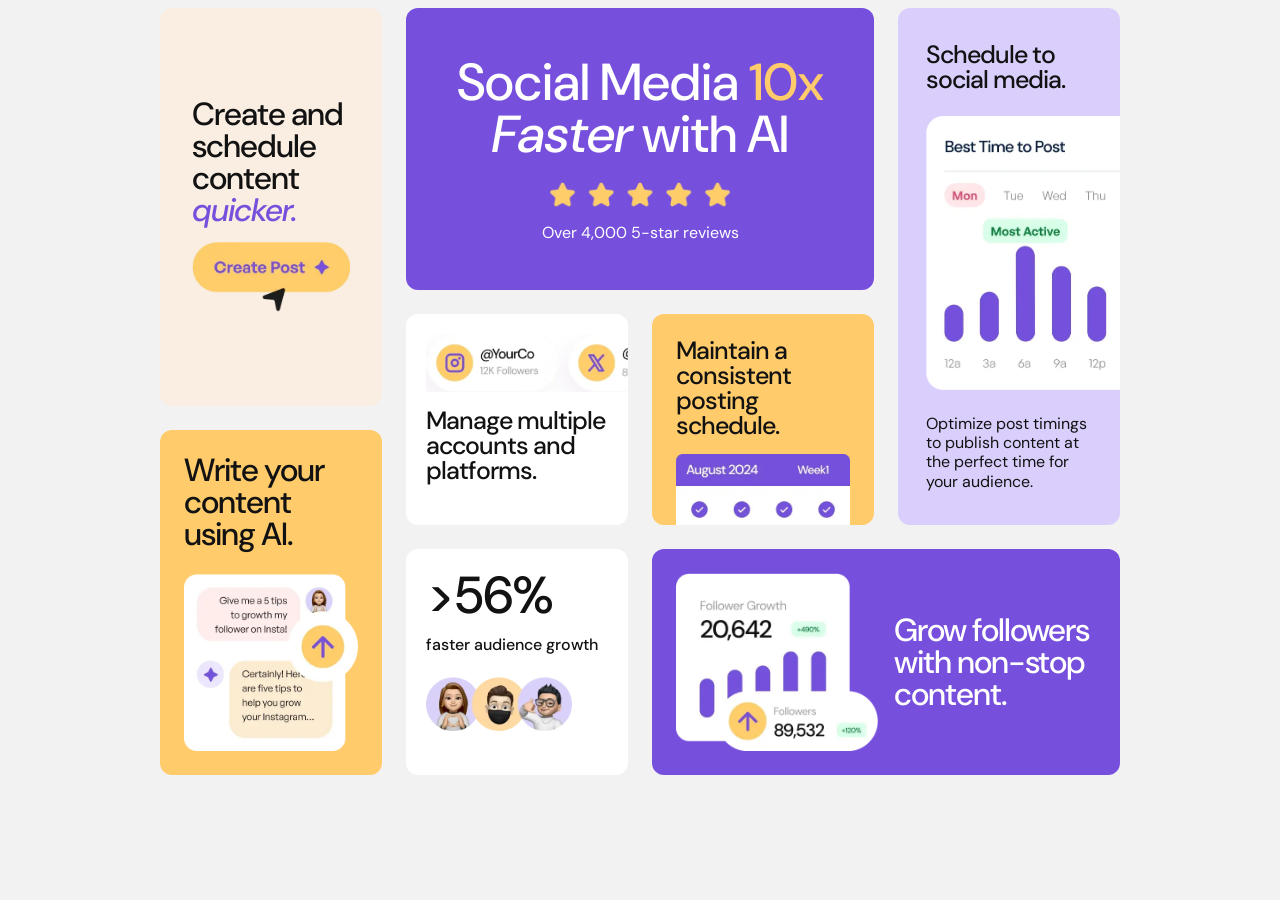
==== bento-grid-main/index.html @ 3a6e1b07 "initial commit" ====
<!DOCTYPE html>
<html lang="en">
<head>
  <meta charset="UTF-8">
  <meta name="viewport" content="width=device-width, initial-scale=1.0"> <!-- displays site properly based on user's device -->

  <link rel="icon" type="image/png" sizes="32x32" href="./assets/images/favicon-32x32.png">
  
  <title>Frontend Mentor | Bento grid</title>

  <link rel="stylesheet" href="./styles.css">
</head>
<body>
  <main class="grid_wrapper">
    <article>
      <h1>Social Media <span>10x</span> <i>Faster</i> with AI</h1>
      <img src="./assets/images/illustration-five-stars.webp" alt="Yellow Filled Five Star Icons Set">
      <p>Over 4,000 5-star reviews</p>
    </article>
    <article>
      <h2>Manage multiple accounts and platforms.</h2>
      <img src="./assets/images/illustration-multiple-platforms.webp" alt="Manage Multiple Account Illustration">
    </article>
    <article>
      <h2>Maintain a consistent posting schedule.</h2>
      <img src="./assets/images/illustration-consistent-schedule.webp" alt="Consistent Posting Schedule Illustration">
    </article>
    <article>
      <h2>Schedule to social media.</h2>
      <img src="./assets/images/illustration-schedule-posts.webp" alt="Social Media Schedule Post Illustration">
      <p>Optimize post timings to publish content at the perfect time for your audience.</p>
    </article>
    <article>
      <h2>Grow followers with non-stop content.</h2>
      <img src="./assets/images/illustration-grow-followers.webp" alt="Grow Followers Illustration">
    </article>
    <article>
      <h2>>56%<span> faster audience growth</span></h2>
      <img src="./assets/images/illustration-audience-growth.webp" alt="Faster Audience Growth Illustration">
    </article>
    <article>
      <h2>Create and schedule content <span>quicker.</span></h2>
      <img src="./assets/images/illustration-create-post.webp" alt="Create Post Illustration">
    </article>
    <article>
      <h2>Write your content using AI.</h2>
      <img src="./assets/images/illustration-ai-content.webp" alt="AI Content Illustration">
    </article>
  </main>
</body>
</html>
---- bento-grid-main/styles.css ----
@font-face {
    font-style: normal;
    font-display: swap;
    font-weight: 400 500;
    font-family: 'DM Sans';
    src: url(./assets/fonts/DMSans-VariableFont_opsz\,wght.ttf) format('truetype');
}

@font-face {
    font-style: italic;
    font-display: swap;
    font-weight: 400 500;
    font-family: 'DM Sans';
    src: url(./assets/fonts/DMSans-Italic-VariableFont_opsz\,wght.ttf) format('truetype');
}

:root {
    --fs-lg: 2rem;
    --fs-xl: 2.75rem;
    --fs-md: 1.563rem;
    --fs-regular: 1.125rem;
    --dark: hsl(0, 0%, 7%);
    --white: hsl(0, 0%, 100%);
    --off-white: hsl(0, 0%, 95%);
    --primary: hsl(256, 67%, 59%);
    --secondary: hsl(39, 100%, 71%);
    --primary-light: hsl(254, 88%, 90%);
    --secondary-light: hsl(31, 66%, 93%);
}

@layer reset {

    *,
    *::before,
    *::after {
        box-sizing: border-box;
    }

    h1,
    h2,
    p {
        margin: 0;
    }

    h1,
    h2 {
        font-weight: 500;
    }

    img {
        display: block;
        max-width: 100%;
    }
}

@layer base {
    html {
        line-height: 1.2;
        font-family: 'DM Sans', sans-serif;
    }

    body {
        color: var(--black);
        font-size: var(--fs-regular);
        background-color: var(--off-white);

        @media (width > 90rem) {
            display: flex;
            align-items: center;
            justify-content: center;
            height: calc(100vh - 1rem);
        }
    }

    h1,
    h2 {
        line-height: 0.85;
        color: var(--head-text-color, inherit);
        text-wrap: var(--head-text-wrap, balance);
        letter-spacing: var(--head-letter-space, -1px);
        font-size: var(--head-font-size, var(--fs-md));

        span {
            display: var(--head-span-display, inline);
            color: var(--head-span-text-color, inherit);
            font-size: var(--head-span-font-size, inherit);
            font-style: var(--head-span-font-style, normal);
        }

        @media (width > 30rem) {
            line-height: 1;
        }
    }
}

@layer layout {
    .grid_wrapper {
        gap: 24px;
        display: grid;
        border-radius: 16px;
        margin-block: 3rem;
        margin-inline: auto;
        max-inline-size: min(60rem, 95%);

        @media (width > 30rem) {
            margin-block: 0;
            grid-template-columns: repeat(4, 1fr);
            grid-template-areas: "seventh first first fourth" "seventh second third fourth" "last second third fourth" "last sixth fifth fifth";
        }
    }

    article {
        display: grid;
        overflow: clip;
        gap: var(--article-grid-gap, 1rem);
        padding: var(--article-padding, 1.5rem);
        text-align: var(--article-hor-align, start);
        align-items: var(--article-ver-align, start);
        align-content: var(--article-ver-align, start);
        justify-items: var(--article-hor-align, start);
        justify-content: var(--article-hor-align, start);
        color: var(--article-text-color, var(--dark));
        border-radius: var(--article-border-radius, 0.75rem);
        background-color: var(--article-background-color, var(--white));
    }

    article img {
        width: var(--article-img-width, 100%);
        order: var(--article-img-order, inherit);
        max-width: var(--article-img-width, 100%);
    }

    article:first-child {
        grid-area: first;
        --head-letter-space: 0;
        --article-img-width: 75%;
        --article-padding: 2.5rem;
        --article-grid-gap: 0.75rem;
        --article-hor-align: center;
        --head-font-size: var(--fs-xl);
        --article-text-color: var(--white);
        --head-span-text-color: var(--secondary);
        --article-background-color: var(--primary);

        h1 {
            margin-block-end: 0.5rem;
        }

        @media (width > 30rem) {
            --article-padding: 3rem;
            --article-img-width: 50%;
        }
    }

    article:nth-child(2) {
        grid-area: second;
        --head-text-wrap: wrap;
        --article-img-order: -1;
        --article-padding: 1rem;
        --head-font-size: var(--fs-md);
        --article-text-color: var(--dark);

        @media (width > 30rem) {
            --article-padding: 1.25rem;
            --article-img-width: 150%;
        }
    }

    article:nth-child(3) {
        grid-area: third;
        --article-padding: 1rem;
        --article-img-width: 70%;
        --article-background-color: var(--secondary);

        img {
            margin-block-end: -12%;

            @media (width > 30rem) {
                margin-block-end: -50%;
            }
        }

        @media (width > 30rem) {
            --article-padding: inherit;
            --article-img-width: 100%;
        }
    }

    article:nth-child(4) {
        grid-area: fourth;
        padding-block: 2rem;
        text-wrap-style: pretty;
        --article-padding: 1rem;
        --article-grid-gap: 1.5rem;
        --article-hor-align: center;
        --article-background-color: var(--primary-light);

        @media (width > 40rem) {
            --article-img-width: 185%;
            --article-padding: 1.75rem;
            --article-ver-align: center;
            --article-hor-align: start;
        }
    }

    article:nth-child(5) {
        grid-area: fifth;
        padding-inline: 2.5rem;
        --head-text-wrap: wrap;
        --article-img-order: -1;
        --article-img-width: 90%;
        --article-hor-align: center;
        --head-font-size: var(--fs-lg);
        --article-text-color: var(--white);
        --article-background-color: var(--primary);

        @media (width > 40rem) {
            padding-inline: 1.5rem;
            --article-img-width: 100%;
            --article-hor-align: start;
            --article-ver-align: center;
            grid-template-columns: 1fr 1fr;
        }
    }

    article:nth-child(6) {
        grid-area: sixth;
        --head-letter-space: 0;
        --article-img-width: 60%;
        --article-grid-gap: 1.5rem;
        --head-span-display: block;
        --head-font-size: var(--fs-xl);
        --head-span-font-size: var(--fs-regular);

        span {
            margin-block-start: 1rem;
        }

        @media (width > 40rem) {
            --article-img-width: 80%;
            --article-padding: 1.25rem;
        }
    }

    article:nth-child(7) {
        grid-area: seventh;
        --article-img-width: 70%;
        --article-padding: 1.875rem;
        --head-font-size: var(--fs-lg);
        --head-span-font-style: italic;
        --head-span-text-color: var(--primary);
        --article-background-color: var(--secondary-light);

        @media (width > 40rem) {
            --article-padding: 2rem;
            --article-img-width: 100%;
            --article-ver-align: center;
        }
    }

    article:last-child {
        grid-area: last;
        --head-text-wrap: wrap;
        --article-img-width: 75%;
        --article-grid-gap: 1.5rem;
        --head-font-size: var(--fs-lg);
        --article-background-color: var(--secondary);

        @media (width > 40rem) {
            --article-img-width: 100%;
        }
    }
}

@media (width > 40rem) {
    :root {
        --fs-xl: 3.25rem;
        --fs-regular: 1rem;
    }
}
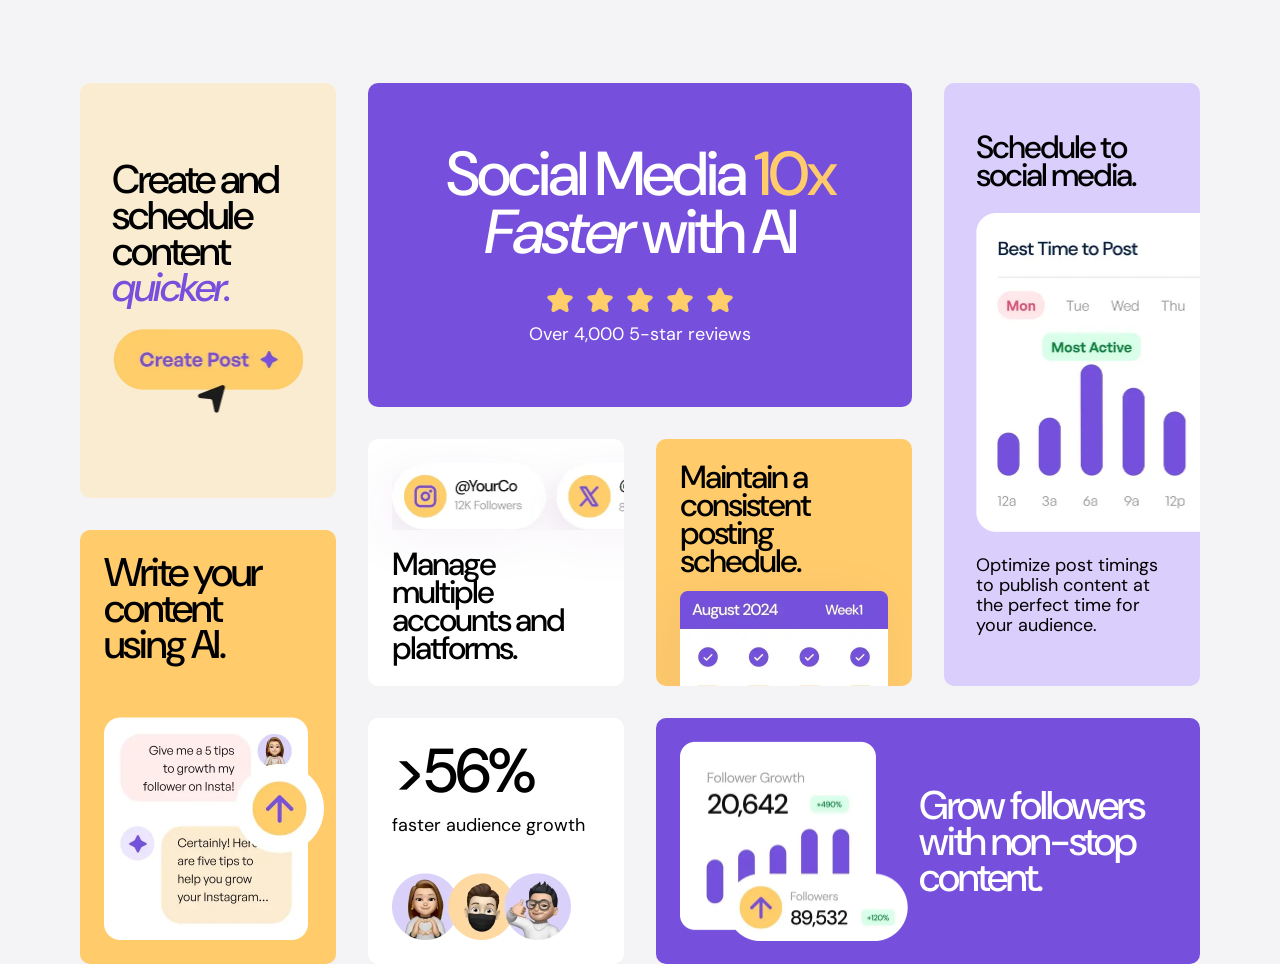
==== commit f06154fc: "initial commit" ====
--- a/bento-grid-main/index.html
+++ b/bento-grid-main/index.html
@@ -1,51 +1,93 @@
 <!DOCTYPE html>
 <html lang="en">
+
 <head>
-  <meta charset="UTF-8">
-  <meta name="viewport" content="width=device-width, initial-scale=1.0"> <!-- displays site properly based on user's device -->
+    <meta charset="UTF-8" />
+    <meta name="viewport" content="width=device-width, initial-scale=1.0" />
+    <title>Frontend Mentor |Bento Grid</title>
+<link rel="icon" type="image/png" sizes="32x32" href="./assets/images/favicon-32x32.png">
+    <link rel="preconnect" href="https://fonts.googleapis.com" />
+    <link rel="preconnect" href="https://fonts.gstatic.com" crossorigin />
+    <link
+        href="https://fonts.googleapis.com/css2?family=DM+Sans:ital,opsz,wght@0,9..40,100..1000;1,9..40,100..1000&family=Hanken+Grotesk:ital,wght@0,100..900;1,100..900&family=Inter:ital,opsz,wght@0,14..32,100..900;1,14..32,100..900&family=Outfit:wght@100..900&family=Rubik:ital,wght@0,300..900;1,300..900&display=swap"
+        rel="stylesheet" />
+    <link rel="stylesheet" href="styles.css" />
+</head>
 
-  <link rel="icon" type="image/png" sizes="32x32" href="./assets/images/favicon-32x32.png">
-  
-  <title>Frontend Mentor | Bento grid</title>
+<body>
+    <section class="main-grid">
+        <div class="left-grid">
+            <div class="grid-item content-schedule">
+                <p class="text-preset-2">
+                    Create and schedule content <em class="text-purple">quicker.</em>
+                </p>
 
-  <link rel="stylesheet" href="./styles.css">
-</head>
-<body>
-  <main class="grid_wrapper">
-    <article>
-      <h1>Social Media <span>10x</span> <i>Faster</i> with AI</h1>
-      <img src="./assets/images/illustration-five-stars.webp" alt="Yellow Filled Five Star Icons Set">
-      <p>Over 4,000 5-star reviews</p>
-    </article>
-    <article>
-      <h2>Manage multiple accounts and platforms.</h2>
-      <img src="./assets/images/illustration-multiple-platforms.webp" alt="Manage Multiple Account Illustration">
-    </article>
-    <article>
-      <h2>Maintain a consistent posting schedule.</h2>
-      <img src="./assets/images/illustration-consistent-schedule.webp" alt="Consistent Posting Schedule Illustration">
-    </article>
-    <article>
-      <h2>Schedule to social media.</h2>
-      <img src="./assets/images/illustration-schedule-posts.webp" alt="Social Media Schedule Post Illustration">
-      <p>Optimize post timings to publish content at the perfect time for your audience.</p>
-    </article>
-    <article>
-      <h2>Grow followers with non-stop content.</h2>
-      <img src="./assets/images/illustration-grow-followers.webp" alt="Grow Followers Illustration">
-    </article>
-    <article>
-      <h2>>56%<span> faster audience growth</span></h2>
-      <img src="./assets/images/illustration-audience-growth.webp" alt="Faster Audience Growth Illustration">
-    </article>
-    <article>
-      <h2>Create and schedule content <span>quicker.</span></h2>
-      <img src="./assets/images/illustration-create-post.webp" alt="Create Post Illustration">
-    </article>
-    <article>
-      <h2>Write your content using AI.</h2>
-      <img src="./assets/images/illustration-ai-content.webp" alt="AI Content Illustration">
-    </article>
-  </main>
+                <img src="./assets/images/illustration-create-post.webp" alt="Create Post Illustration" draggable="false" />
+            </div>
+
+            <div class="grid-item content-ai">
+                <p class="text-preset-2">
+                    Write your content<br />
+                    using AI.
+                </p>
+
+                <img src="./assets/images/illustration-ai-content.webp" alt="AI Content Illustration" draggable="false" />
+            </div>
+        </div>
+
+        <div class="grid-item content-reviews">
+            <h1 class="text-preset-1">
+                Social Media <span class="text-yellow">10x</span> <em>Faster</em> with
+                AI
+            </h1>
+
+            <div class="reviews-number">
+                <img src="./assets/images/illustration-five-stars.webp" alt="Five Stars Illustration" draggable="false" />
+                <p class="text-preset-4">Over 4,000 5-star reviews</p>
+            </div>
+        </div>
+
+        <div class="grid-item content-optimise">
+            <p class="text-preset-3">Schedule to social media.</p>
+
+            <img src="./assets/images/illustration-schedule-posts.webp" alt="Schedule Posts Illustration" draggable="false" />
+
+            <p class="text-preset-4">
+                Optimize post timings to publish content at the perfect time for your
+                audience.
+            </p>
+        </div>
+
+        <div class="grid-item content-accounts">
+            <img src="./assets/images/illustration-multiple-platforms.webp" alt="Multiple Platforms Illustration" draggable="false" />
+
+            <p class="text-preset-3">
+                Manage<br />
+                multiple accounts and platforms.
+            </p>
+        </div>
+
+        <div class="grid-item content-calendar">
+            <p class="text-preset-3">Maintain a consistent posting schedule.</p>
+
+            <img src="./assets/images/illustration-consistent-schedule.webp" alt="Consistent Schedule Illustration" draggable="false" />
+        </div>
+
+        <div class="grid-item content-growth">
+            <div class="growth-title">
+                <p class="text-preset-1">>56%</p>
+                <p class="text-preset-4">faster audience growth</p>
+            </div>
+
+            <img src="./assets/images/illustration-audience-growth.webp" alt="Audience Growth Illustration" draggable="false" />
+        </div>
+
+        <div class="grid-item content-chart">
+            <img src="./assets/images/illustration-grow-followers.webp" alt="Grow Followers Illustration" draggable="false" />
+
+            <p class="text-preset-2">Grow followers with non-stop content.</p>
+        </div>
+    </section>
 </body>
+
 </html>
--- a/bento-grid-main/styles.css
+++ b/bento-grid-main/styles.css
@@ -1,280 +1,424 @@
-@font-face {
-    font-style: normal;
-    font-display: swap;
-    font-weight: 400 500;
-    font-family: 'DM Sans';
-    src: url(./assets/fonts/DMSans-VariableFont_opsz\,wght.ttf) format('truetype');
-}
-
-@font-face {
-    font-style: italic;
-    font-display: swap;
-    font-weight: 400 500;
-    font-family: 'DM Sans';
-    src: url(./assets/fonts/DMSans-Italic-VariableFont_opsz\,wght.ttf) format('truetype');
+* {
+  margin: 0;
+  padding: 0;
+  box-sizing: border-box;
 }
 
 :root {
-    --fs-lg: 2rem;
-    --fs-xl: 2.75rem;
-    --fs-md: 1.563rem;
-    --fs-regular: 1.125rem;
-    --dark: hsl(0, 0%, 7%);
-    --white: hsl(0, 0%, 100%);
-    --off-white: hsl(0, 0%, 95%);
-    --primary: hsl(256, 67%, 59%);
-    --secondary: hsl(39, 100%, 71%);
-    --primary-light: hsl(254, 88%, 90%);
-    --secondary-light: hsl(31, 66%, 93%);
-}
-
-@layer reset {
-
-    *,
-    *::before,
-    *::after {
-        box-sizing: border-box;
-    }
-
-    h1,
-    h2,
-    p {
-        margin: 0;
-    }
-
-    h1,
-    h2 {
-        font-weight: 500;
-    }
-
-    img {
-        display: block;
-        max-width: 100%;
-    }
-}
-
-@layer base {
-    html {
-        line-height: 1.2;
-        font-family: 'DM Sans', sans-serif;
-    }
-
-    body {
-        color: var(--black);
-        font-size: var(--fs-regular);
-        background-color: var(--off-white);
-
-        @media (width > 90rem) {
-            display: flex;
-            align-items: center;
-            justify-content: center;
-            height: calc(100vh - 1rem);
-        }
-    }
-
-    h1,
-    h2 {
-        line-height: 0.85;
-        color: var(--head-text-color, inherit);
-        text-wrap: var(--head-text-wrap, balance);
-        letter-spacing: var(--head-letter-space, -1px);
-        font-size: var(--head-font-size, var(--fs-md));
-
-        span {
-            display: var(--head-span-display, inline);
-            color: var(--head-span-text-color, inherit);
-            font-size: var(--head-span-font-size, inherit);
-            font-style: var(--head-span-font-style, normal);
-        }
-
-        @media (width > 30rem) {
-            line-height: 1;
-        }
-    }
-}
-
-@layer layout {
-    .grid_wrapper {
-        gap: 24px;
-        display: grid;
-        border-radius: 16px;
-        margin-block: 3rem;
-        margin-inline: auto;
-        max-inline-size: min(60rem, 95%);
-
-        @media (width > 30rem) {
-            margin-block: 0;
-            grid-template-columns: repeat(4, 1fr);
-            grid-template-areas: "seventh first first fourth" "seventh second third fourth" "last second third fourth" "last sixth fifth fifth";
-        }
-    }
-
-    article {
-        display: grid;
-        overflow: clip;
-        gap: var(--article-grid-gap, 1rem);
-        padding: var(--article-padding, 1.5rem);
-        text-align: var(--article-hor-align, start);
-        align-items: var(--article-ver-align, start);
-        align-content: var(--article-ver-align, start);
-        justify-items: var(--article-hor-align, start);
-        justify-content: var(--article-hor-align, start);
-        color: var(--article-text-color, var(--dark));
-        border-radius: var(--article-border-radius, 0.75rem);
-        background-color: var(--article-background-color, var(--white));
-    }
-
-    article img {
-        width: var(--article-img-width, 100%);
-        order: var(--article-img-order, inherit);
-        max-width: var(--article-img-width, 100%);
-    }
-
-    article:first-child {
-        grid-area: first;
-        --head-letter-space: 0;
-        --article-img-width: 75%;
-        --article-padding: 2.5rem;
-        --article-grid-gap: 0.75rem;
-        --article-hor-align: center;
-        --head-font-size: var(--fs-xl);
-        --article-text-color: var(--white);
-        --head-span-text-color: var(--secondary);
-        --article-background-color: var(--primary);
-
-        h1 {
-            margin-block-end: 0.5rem;
-        }
-
-        @media (width > 30rem) {
-            --article-padding: 3rem;
-            --article-img-width: 50%;
-        }
-    }
-
-    article:nth-child(2) {
-        grid-area: second;
-        --head-text-wrap: wrap;
-        --article-img-order: -1;
-        --article-padding: 1rem;
-        --head-font-size: var(--fs-md);
-        --article-text-color: var(--dark);
-
-        @media (width > 30rem) {
-            --article-padding: 1.25rem;
-            --article-img-width: 150%;
-        }
-    }
-
-    article:nth-child(3) {
-        grid-area: third;
-        --article-padding: 1rem;
-        --article-img-width: 70%;
-        --article-background-color: var(--secondary);
-
-        img {
-            margin-block-end: -12%;
-
-            @media (width > 30rem) {
-                margin-block-end: -50%;
-            }
-        }
-
-        @media (width > 30rem) {
-            --article-padding: inherit;
-            --article-img-width: 100%;
-        }
-    }
-
-    article:nth-child(4) {
-        grid-area: fourth;
-        padding-block: 2rem;
-        text-wrap-style: pretty;
-        --article-padding: 1rem;
-        --article-grid-gap: 1.5rem;
-        --article-hor-align: center;
-        --article-background-color: var(--primary-light);
-
-        @media (width > 40rem) {
-            --article-img-width: 185%;
-            --article-padding: 1.75rem;
-            --article-ver-align: center;
-            --article-hor-align: start;
-        }
-    }
-
-    article:nth-child(5) {
-        grid-area: fifth;
-        padding-inline: 2.5rem;
-        --head-text-wrap: wrap;
-        --article-img-order: -1;
-        --article-img-width: 90%;
-        --article-hor-align: center;
-        --head-font-size: var(--fs-lg);
-        --article-text-color: var(--white);
-        --article-background-color: var(--primary);
-
-        @media (width > 40rem) {
-            padding-inline: 1.5rem;
-            --article-img-width: 100%;
-            --article-hor-align: start;
-            --article-ver-align: center;
-            grid-template-columns: 1fr 1fr;
-        }
-    }
-
-    article:nth-child(6) {
-        grid-area: sixth;
-        --head-letter-space: 0;
-        --article-img-width: 60%;
-        --article-grid-gap: 1.5rem;
-        --head-span-display: block;
-        --head-font-size: var(--fs-xl);
-        --head-span-font-size: var(--fs-regular);
-
-        span {
-            margin-block-start: 1rem;
-        }
-
-        @media (width > 40rem) {
-            --article-img-width: 80%;
-            --article-padding: 1.25rem;
-        }
-    }
-
-    article:nth-child(7) {
-        grid-area: seventh;
-        --article-img-width: 70%;
-        --article-padding: 1.875rem;
-        --head-font-size: var(--fs-lg);
-        --head-span-font-style: italic;
-        --head-span-text-color: var(--primary);
-        --article-background-color: var(--secondary-light);
-
-        @media (width > 40rem) {
-            --article-padding: 2rem;
-            --article-img-width: 100%;
-            --article-ver-align: center;
-        }
-    }
-
-    article:last-child {
-        grid-area: last;
-        --head-text-wrap: wrap;
-        --article-img-width: 75%;
-        --article-grid-gap: 1.5rem;
-        --head-font-size: var(--fs-lg);
-        --article-background-color: var(--secondary);
-
-        @media (width > 40rem) {
-            --article-img-width: 100%;
-        }
-    }
-}
-
-@media (width > 40rem) {
-    :root {
-        --fs-xl: 3.25rem;
-        --fs-regular: 1rem;
-    }
+  --color-purple-100: hsl(254, 88%, 90%);
+  --color-purple-500: hsl(256, 67%, 59%);
+  --color-yellow-100: hsl(40, 80%, 90%);
+  --color-yellow-500: hsl(39, 100%, 71%);
+  --color-background: hsl(240, 10%, 96%);
+  --color-white: hsl(0, 0%, 100%)   ;
+  --color-black: #121212;
+
+  --spacing-500: 40px;
+  --spacing-400: 32px;
+  --spacing-300: 24px;
+  --spacing-200: 16px;
+  --spacing-100: 8px;
+}
+
+
+.text-purple {
+  color: var(--color-purple-500);
+}
+
+.text-yellow {
+  color: var(--color-yellow-500);
+}
+
+.text-preset-1 {
+  font-size: 3.875rem;
+  line-height: 0.935;
+  letter-spacing: -3px;
+  font-weight: 500;
+}
+
+.text-preset-2 {
+  font-size: 2.5rem;
+  line-height: 0.9;
+  letter-spacing: -2px;
+  font-weight: 500;
+}
+
+.text-preset-3 {
+  font-size: 2rem;
+  line-height: 0.875;
+  letter-spacing: -2px;
+  font-weight: 500;
+}
+
+.text-preset-4 {
+  font-size: 1.125rem;
+  line-height: 1.11;
+  letter-spacing: 0px;
+  font-weight: 400;
+}
+
+
+
+body {
+  font-family: "DM Sans", sans-serif;
+  background-color: var(--color-background);
+  display: flex;
+  min-height: 100vh;
+  justify-content: center;
+}
+
+.main-grid {
+  height: 881px;
+  gap: var(--spacing-400);
+  display: grid;
+  grid-template-areas:
+    "left-grid content-reviews content-reviews content-optimise"
+    "left-grid content-accounts content-calendar content-optimise"
+    "left-grid content-growth content-chart content-chart";
+  grid-template-columns: repeat(4, 1fr);
+  grid-template-rows: 1fr 247px 246px;
+  max-width: 1120px;
+  width: 100%;
+  margin-top: 83px;
+  margin-inline: var(--spacing-400);
+  gap: var(--spacing-400);
+}
+
+.grid-item {
+  border-radius: 10px;
+  overflow: hidden;
+  transition: all 300ms;
+}
+
+.grid-item:hover {
+  transform: translate(0, -5px);
+  box-shadow: 0 12px 24px 0 lch(19.87% 0 296.81 / 0.05);
+}
+
+.left-grid {
+  grid-area: left-grid;
+  display: grid;
+  grid-template-columns: 1fr;
+  grid-template-rows: auto 1fr;
+  gap: var(--spacing-400);
+}
+
+.content-schedule {
+  padding: var(--spacing-400);
+  display: flex;
+  flex-direction: column;
+  justify-content: center;
+  align-items: center;
+  gap: var(--spacing-300);
+
+  height: 415px;
+
+  background-color: var(--color-yellow-100);
+}
+
+.content-ai {
+  display: flex;
+  flex-direction: column;
+  justify-content: space-between;
+
+  height: 100%;
+
+  padding: var(--spacing-300);
+
+  background-color: var(--color-yellow-500);
+}
+
+.content-reviews {
+  grid-area: content-reviews;
+  padding: var(--spacing-400);
+  display: flex;
+  flex-direction: column;
+  justify-content: center;
+  align-items: center;
+  text-align: center;
+  gap: var(--spacing-300);
+
+  background-color: var(--color-purple-500);
+  color: var(--color-white);
+}
+
+.reviews-number {
+  display: flex;
+  flex-direction: column;
+  align-items: center;
+  gap: var(--spacing-100);
+}
+
+.content-optimise {
+  grid-area: content-optimise;
+  display: flex;
+  flex-direction: column;
+  justify-content: center;
+  gap: var(--spacing-300);
+
+  padding: var(--spacing-400);
+
+  background-color: var(--color-purple-100);
+}
+
+.content-accounts {
+  grid-area: content-accounts;
+  display: flex;
+  flex-direction: column;
+  justify-content: space-between;
+
+  padding: var(--spacing-300);
+
+  background-color: var(--color-white);
+}
+
+.content-calendar {
+  grid-area: content-calendar;
+  display: flex;
+  flex-direction: column;
+  justify-content: space-between;
+  gap: var(--spacing-200);
+
+  padding: var(--spacing-300) var(--spacing-300) 0 var(--spacing-300);
+
+  background-color: var(--color-yellow-500);
+}
+
+.content-growth {
+  grid-area: content-growth;
+  padding: var(--spacing-300);
+
+  display: flex;
+  flex-direction: column;
+  justify-content: space-between;
+
+  background-color: var(--color-white);
+}
+
+.growth-title {
+  display: flex;
+  flex-direction: column;
+  gap: var(--spacing-200);
+}
+
+.content-chart {
+  grid-area: content-chart;
+  display: flex;
+  justify-content: space-between;
+  align-items: center;
+  gap: var(--spacing-100);
+
+  padding: var(--spacing-300);
+
+  background-color: var(--color-purple-500);
+  color: var(--color-white);
+}
+
+.content-chart p {
+  max-width: 257px;
+}
+
+
+.content-schedule img {
+  width: 100%;
+  max-width: 190.47px;
+}
+
+.content-ai img {
+  width: 219.95px;
+  max-width: calc(100% + var(--spacing-300));
+  margin-right: calc(-1 * var(--spacing-300));
+}
+
+.content-reviews img {
+  max-height: 32px;
+}
+
+.content-optimise img {
+  margin-right: calc(-1 * var(--spacing-400));
+  width: 357.3px;
+}
+
+.content-accounts img {
+  width: 316.08px;
+  height: auto;
+  margin-right: calc(-1 * var(--spacing-300));
+  filter: drop-shadow(-9.78px 11.74px 24.45px rgba(99, 26, 123, 0.05));
+}
+
+.content-calendar img {
+  max-width: 208px;
+  filter: drop-shadow(-9.78px 11.74px 24.45px rgba(99, 26, 123, 0.05));
+}
+
+.content-growth img {
+  max-width: 178.93px;
+}
+
+.content-chart img {
+  width: 100%;
+  max-width: 227.68px;
+}
+
+
+@media (width <= 888px) {
+  .main-grid {
+    grid-template-areas:
+      "content-reviews content-reviews"
+      "content-accounts content-calendar"
+      "content-optimise content-optimise"
+      "content-chart content-chart"
+      "content-growth content-growth"
+      "left-grid left-grid";
+    grid-template-columns: repeat(2, 1fr);
+    grid-template-rows: repeat(6, auto);
+    margin: 52px var(--spacing-500);
+    height: auto;
+  }
+
+  .left-grid {
+    grid-template-columns: repeat(2, 1fr);
+    grid-template-rows: auto;
+  }
+
+  .content-schedule {
+    align-items: start;
+    height: auto;
+  }
+
+  .content-ai {
+    gap: var(--spacing-300);
+  }
+
+  .content-ai p br,
+  .content-accounts p br {
+    display: none;
+  }
+
+  .content-reviews {
+    min-height: 324px;
+  }
+
+  .content-reviews h1 {
+    max-width: 536px;
+  }
+
+  .content-accounts {
+    gap: var(--spacing-200);
+  }
+
+  .content-accounts p {
+    max-width: 208px;
+  }
+
+  .content-optimise {
+    align-items: center;
+    text-align: center;
+  }
+
+  .content-optimise p {
+    max-width: 359px;
+  }
+
+  .content-chart {
+    gap: var(--spacing-500);
+    justify-content: center;
+  }
+
+  .content-growth {
+    flex-direction: row;
+    gap: var(--spacing-200);
+  }
+
+  .content-growth img {
+    width: auto;
+  }
+
+  .content-optimise img {
+    max-width: 357.3px;
+    width: 100%;
+    margin: 0;
+  }
+
+  .content-ai img {
+    margin: 0;
+    max-width: 100%;
+  }
+}
+
+@media (width <= 524px) {
+  .main-grid {
+    grid-template-areas:
+      "content-reviews"
+      "content-accounts"
+      "content-calendar"
+      "content-optimise"
+      "content-chart"
+      "content-growth"
+      "left-grid";
+    grid-template-columns: 1fr;
+    grid-template-rows: repeat(7, auto);
+    margin: var(--spacing-400) var(--spacing-200);
+  }
+
+  .left-grid {
+    grid-template-columns: 1fr;
+    grid-template-rows: auto;
+  }
+
+  .content-reviews {
+    padding: var(--spacing-400) var(--spacing-500);
+  }
+
+  .content-calendar {
+    gap: var(--spacing-200);
+  }
+
+  .content-accounts {
+    gap: var(--spacing-200);
+  }
+
+  .content-accounts p {
+    max-width: 100%;
+  }
+
+  .content-accounts img {
+    width: 100%;
+    height: auto;
+    filter: drop-shadow(-9.78px 11.74px 24.45px rgba(99, 26, 123, 0.05));
+  }
+
+  .content-chart {
+    gap: var(--spacing-500);
+    flex-direction: column;
+    text-align: center;
+  }
+
+  .content-growth {
+    gap: var(--spacing-300);
+    flex-direction: column;
+  }
+
+  .content-optimise img {
+    width: 100%;
+    margin: 0;
+  }
+
+  .content-ai p br,
+  .content-accounts p br {
+    display: none;
+  }
+
+  
+  .text-preset-1 {
+    font-size: 2.875rem;
+  }
+
+  .text-preset-2 {
+    font-size: 2rem;
+  }
+
+  .text-preset-3 {
+    font-size: 1.625rem;
+  }
 }
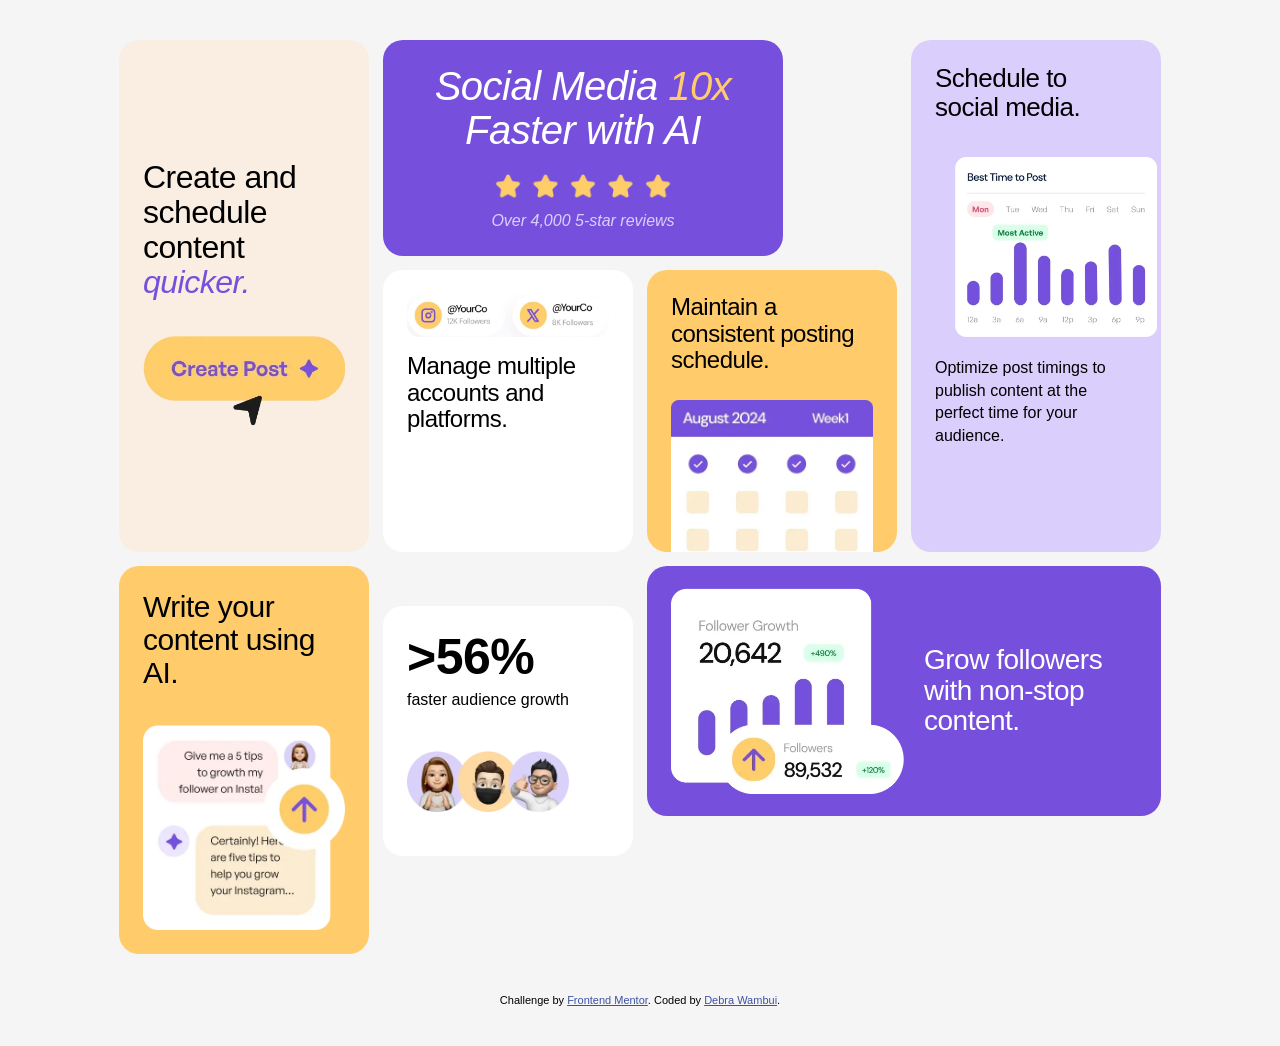
==== commit f659b2d5: "changed my index.html and styles.css" ====
--- a/bento-grid-main/index.html
+++ b/bento-grid-main/index.html
@@ -1,93 +1,66 @@
 <!DOCTYPE html>
 <html lang="en">
+<head>
+  <meta charset="UTF-8">
+  <meta name="viewport" content="width=device-width, initial-scale=1.0">
+  <title>Frontend Mentor | Bento grid</title>
+  <link rel="stylesheet" href="styles.css">
+  <link rel="icon" type="image/png" sizes="32x32" href="./assets/images/favicon-32x32.png">
+</head>
+<body>
 
-<head>
-    <meta charset="UTF-8" />
-    <meta name="viewport" content="width=device-width, initial-scale=1.0" />
-    <title>Frontend Mentor |Bento Grid</title>
-<link rel="icon" type="image/png" sizes="32x32" href="./assets/images/favicon-32x32.png">
-    <link rel="preconnect" href="https://fonts.googleapis.com" />
-    <link rel="preconnect" href="https://fonts.gstatic.com" crossorigin />
-    <link
-        href="https://fonts.googleapis.com/css2?family=DM+Sans:ital,opsz,wght@0,9..40,100..1000;1,9..40,100..1000&family=Hanken+Grotesk:ital,wght@0,100..900;1,100..900&family=Inter:ital,opsz,wght@0,14..32,100..900;1,14..32,100..900&family=Outfit:wght@100..900&family=Rubik:ital,wght@0,300..900;1,300..900&display=swap"
-        rel="stylesheet" />
-    <link rel="stylesheet" href="styles.css" />
-</head>
+<main class="container">
+  
 
-<body>
-    <section class="main-grid">
-        <div class="left-grid">
-            <div class="grid-item content-schedule">
-                <p class="text-preset-2">
-                    Create and schedule content <em class="text-purple">quicker.</em>
-                </p>
+  <div class="card post">
+    <h2>Create and schedule content <span class="italic">quicker.</span></h2>
+    <img src="./assets/images/illustration-create-post.webp" alt="Create Post Illustration">
+  </div>
 
-                <img src="./assets/images/illustration-create-post.webp" alt="Create Post Illustration" draggable="false" />
-            </div>
+  <div class="card ai">
+    <h2>Write your content using AI.</h2>
+    <img src="./assets/images/illustration-ai-content.webp" alt="AI Content Illustration">
+  </div>
 
-            <div class="grid-item content-ai">
-                <p class="text-preset-2">
-                    Write your content<br />
-                    using AI.
-                </p>
 
-                <img src="./assets/images/illustration-ai-content.webp" alt="AI Content Illustration" draggable="false" />
-            </div>
-        </div>
+  <div class="card reviews">
+    <h2>Social Media <span class="italic">10x</span><br> Faster with AI</h2>
+    <img src="./assets/images/illustration-five-stars.webp" alt="Five Stars Illustration">
+    <p>Over 4,000 5-star reviews</p>
+  </div>
 
-        <div class="grid-item content-reviews">
-            <h1 class="text-preset-1">
-                Social Media <span class="text-yellow">10x</span> <em>Faster</em> with
-                AI
-            </h1>
+  <div class="card platforms">
+    <img src="./assets/images/illustration-multiple-platforms.webp" alt="Multiple Platforms Illustration">
+    <h2>Manage multiple accounts and platforms.</h2>
+  </div>
 
-            <div class="reviews-number">
-                <img src="./assets/images/illustration-five-stars.webp" alt="Five Stars Illustration" draggable="false" />
-                <p class="text-preset-4">Over 4,000 5-star reviews</p>
-            </div>
-        </div>
+  <div class="card schedule">
+    <h2>Maintain a consistent posting schedule.</h2>
+    <img src="./assets/images/illustration-consistent-schedule.webp" alt="Schedule Illustration">
+  </div>
 
-        <div class="grid-item content-optimise">
-            <p class="text-preset-3">Schedule to social media.</p>
+  <div class="card audience">
+    <h2>>56%</h2>
+    <p>faster audience growth</p>
+    <img src="./assets/images/illustration-audience-growth.webp" alt="Audience Growth Illustration">
+  </div>
 
-            <img src="./assets/images/illustration-schedule-posts.webp" alt="Schedule Posts Illustration" draggable="false" />
+  <div class="card growth">
+    <img src="./assets/images/illustration-grow-followers.webp" alt="Growth Illustration">
+    <h2>Grow followers with non-stop content.</h2>
+  </div>
+  <div class="card content">
+    <h2>Schedule to social media.</h2>
+    <img src="./assets/images/illustration-schedule-posts.webp" alt="Content Illustration">
+    <p>Optimize post timings to publish content at the perfect time for your audience.</p>
+  </div>
 
-            <p class="text-preset-4">
-                Optimize post timings to publish content at the perfect time for your
-                audience.
-            </p>
-        </div>
+</main>
 
-        <div class="grid-item content-accounts">
-            <img src="./assets/images/illustration-multiple-platforms.webp" alt="Multiple Platforms Illustration" draggable="false" />
+<footer class="attribution">
+  Challenge by <a href="https://www.frontendmentor.io?ref=challenge">Frontend Mentor</a>. 
+  Coded by <a href="#">Debra Wambui</a>.
+</footer>
 
-            <p class="text-preset-3">
-                Manage<br />
-                multiple accounts and platforms.
-            </p>
-        </div>
-
-        <div class="grid-item content-calendar">
-            <p class="text-preset-3">Maintain a consistent posting schedule.</p>
-
-            <img src="./assets/images/illustration-consistent-schedule.webp" alt="Consistent Schedule Illustration" draggable="false" />
-        </div>
-
-        <div class="grid-item content-growth">
-            <div class="growth-title">
-                <p class="text-preset-1">>56%</p>
-                <p class="text-preset-4">faster audience growth</p>
-            </div>
-
-            <img src="./assets/images/illustration-audience-growth.webp" alt="Audience Growth Illustration" draggable="false" />
-        </div>
-
-        <div class="grid-item content-chart">
-            <img src="./assets/images/illustration-grow-followers.webp" alt="Grow Followers Illustration" draggable="false" />
-
-            <p class="text-preset-2">Grow followers with non-stop content.</p>
-        </div>
-    </section>
 </body>
-
 </html>
--- a/bento-grid-main/styles.css
+++ b/bento-grid-main/styles.css
@@ -1,424 +1,208 @@
-* {
+:root {
+  --purple: hsl(256, 67%, 59%);
+  --light-purple: hsl(254, 88%, 90%);
+  --yellow: hsl(39, 100%, 71%);
+  --light-yellow: hsl(31, 66%, 93%);
+  --white: hsl(0, 0%, 100%);
+  --bg-color: hsl(0, 0%, 96%);
+  --text-dark: hsl(0, 0%, 7%);
+  --text-light: hsl(0, 0%, 100%);
+}
+
+body {
+  font-family: 'DM Sans', sans-serif;
+  font-size: 18px; 
+  font-weight: 400; 
+  font-style: normal, italic;
+  font-display: swap;
+  background-color: var(--bg-color);
+  color: var(--black);
   margin: 0;
-  padding: 0;
-  box-sizing: border-box;
-}
-
-:root {
-  --color-purple-100: hsl(254, 88%, 90%);
-  --color-purple-500: hsl(256, 67%, 59%);
-  --color-yellow-100: hsl(40, 80%, 90%);
-  --color-yellow-500: hsl(39, 100%, 71%);
-  --color-background: hsl(240, 10%, 96%);
-  --color-white: hsl(0, 0%, 100%)   ;
-  --color-black: #121212;
-
-  --spacing-500: 40px;
-  --spacing-400: 32px;
-  --spacing-300: 24px;
-  --spacing-200: 16px;
-  --spacing-100: 8px;
-}
-
-
-.text-purple {
-  color: var(--color-purple-500);
-}
-
-.text-yellow {
-  color: var(--color-yellow-500);
-}
-
-.text-preset-1 {
-  font-size: 3.875rem;
-  line-height: 0.935;
-  letter-spacing: -3px;
-  font-weight: 500;
-}
-
-.text-preset-2 {
-  font-size: 2.5rem;
-  line-height: 0.9;
-  letter-spacing: -2px;
-  font-weight: 500;
-}
-
-.text-preset-3 {
-  font-size: 2rem;
-  line-height: 0.875;
-  letter-spacing: -2px;
-  font-weight: 500;
-}
-
-.text-preset-4 {
-  font-size: 1.125rem;
-  line-height: 1.11;
-  letter-spacing: 0px;
-  font-weight: 400;
-}
-
-
-
-body {
-  font-family: "DM Sans", sans-serif;
-  background-color: var(--color-background);
-  display: flex;
-  min-height: 100vh;
-  justify-content: center;
-}
-
-.main-grid {
-  height: 881px;
-  gap: var(--spacing-400);
-  display: grid;
-  grid-template-areas:
-    "left-grid content-reviews content-reviews content-optimise"
-    "left-grid content-accounts content-calendar content-optimise"
-    "left-grid content-growth content-chart content-chart";
-  grid-template-columns: repeat(4, 1fr);
-  grid-template-rows: 1fr 247px 246px;
-  max-width: 1120px;
-  width: 100%;
-  margin-top: 83px;
-  margin-inline: var(--spacing-400);
-  gap: var(--spacing-400);
-}
-
-.grid-item {
-  border-radius: 10px;
-  overflow: hidden;
-  transition: all 300ms;
-}
-
-.grid-item:hover {
-  transform: translate(0, -5px);
-  box-shadow: 0 12px 24px 0 lch(19.87% 0 296.81 / 0.05);
-}
-
-.left-grid {
-  grid-area: left-grid;
-  display: grid;
-  grid-template-columns: 1fr;
-  grid-template-rows: auto 1fr;
-  gap: var(--spacing-400);
-}
-
-.content-schedule {
-  padding: var(--spacing-400);
-  display: flex;
-  flex-direction: column;
-  justify-content: center;
-  align-items: center;
-  gap: var(--spacing-300);
-
-  height: 415px;
-
-  background-color: var(--color-yellow-100);
-}
-
-.content-ai {
-  display: flex;
-  flex-direction: column;
-  justify-content: space-between;
-
-  height: 100%;
-
-  padding: var(--spacing-300);
-
-  background-color: var(--color-yellow-500);
-}
-
-.content-reviews {
-  grid-area: content-reviews;
-  padding: var(--spacing-400);
-  display: flex;
-  flex-direction: column;
-  justify-content: center;
-  align-items: center;
-  text-align: center;
-  gap: var(--spacing-300);
-
-  background-color: var(--color-purple-500);
-  color: var(--color-white);
-}
-
-.reviews-number {
+  padding: 40px 16px; 
   display: flex;
   flex-direction: column;
   align-items: center;
-  gap: var(--spacing-100);
-}
-
-.content-optimise {
-  grid-area: content-optimise;
+  min-height: 100vh;
+}
+
+.container {
+  display: grid;
+  grid-template-columns: repeat(4, 250px);
+  grid-template-rows: auto auto auto;
+  gap: 14px;
+  max-width: 1100px;
+}
+
+.card {
+  border-radius: 20px;
+  padding: 24px;
+  box-sizing: border-box;
   display: flex;
   flex-direction: column;
-  justify-content: center;
-  gap: var(--spacing-300);
-
-  padding: var(--spacing-400);
-
-  background-color: var(--color-purple-100);
-}
-
-.content-accounts {
-  grid-area: content-accounts;
-  display: flex;
-  flex-direction: column;
-  justify-content: space-between;
-
-  padding: var(--spacing-300);
-
-  background-color: var(--color-white);
-}
-
-.content-calendar {
-  grid-area: content-calendar;
-  display: flex;
-  flex-direction: column;
-  justify-content: space-between;
-  gap: var(--spacing-200);
-
-  padding: var(--spacing-300) var(--spacing-300) 0 var(--spacing-300);
-
-  background-color: var(--color-yellow-500);
-}
-
-.content-growth {
-  grid-area: content-growth;
-  padding: var(--spacing-300);
-
-  display: flex;
-  flex-direction: column;
-  justify-content: space-between;
-
-  background-color: var(--color-white);
-}
-
-.growth-title {
-  display: flex;
-  flex-direction: column;
-  gap: var(--spacing-200);
-}
-
-.content-chart {
-  grid-area: content-chart;
-  display: flex;
-  justify-content: space-between;
-  align-items: center;
-  gap: var(--spacing-100);
-
-  padding: var(--spacing-300);
-
-  background-color: var(--color-purple-500);
-  color: var(--color-white);
-}
-
-.content-chart p {
-  max-width: 257px;
-}
-
-
-.content-schedule img {
-  width: 100%;
-  max-width: 190.47px;
-}
-
-.content-ai img {
-  width: 219.95px;
-  max-width: calc(100% + var(--spacing-300));
-  margin-right: calc(-1 * var(--spacing-300));
-}
-
-.content-reviews img {
-  max-height: 32px;
-}
-
-.content-optimise img {
-  margin-right: calc(-1 * var(--spacing-400));
-  width: 357.3px;
-}
-
-.content-accounts img {
-  width: 316.08px;
+  overflow: hidden;
+}
+
+.card img {
+  max-width: 100%;
   height: auto;
-  margin-right: calc(-1 * var(--spacing-300));
-  filter: drop-shadow(-9.78px 11.74px 24.45px rgba(99, 26, 123, 0.05));
-}
-
-.content-calendar img {
-  max-width: 208px;
-  filter: drop-shadow(-9.78px 11.74px 24.45px rgba(99, 26, 123, 0.05));
-}
-
-.content-growth img {
-  max-width: 178.93px;
-}
-
-.content-chart img {
-  width: 100%;
-  max-width: 227.68px;
-}
-
-
-@media (width <= 888px) {
-  .main-grid {
-    grid-template-areas:
-      "content-reviews content-reviews"
-      "content-accounts content-calendar"
-      "content-optimise content-optimise"
-      "content-chart content-chart"
-      "content-growth content-growth"
-      "left-grid left-grid";
-    grid-template-columns: repeat(2, 1fr);
-    grid-template-rows: repeat(6, auto);
-    margin: 52px var(--spacing-500);
-    height: auto;
-  }
-
-  .left-grid {
-    grid-template-columns: repeat(2, 1fr);
-    grid-template-rows: auto;
-  }
-
-  .content-schedule {
-    align-items: start;
-    height: auto;
-  }
-
-  .content-ai {
-    gap: var(--spacing-300);
-  }
-
-  .content-ai p br,
-  .content-accounts p br {
-    display: none;
-  }
-
-  .content-reviews {
-    min-height: 324px;
-  }
-
-  .content-reviews h1 {
-    max-width: 536px;
-  }
-
-  .content-accounts {
-    gap: var(--spacing-200);
-  }
-
-  .content-accounts p {
-    max-width: 208px;
-  }
-
-  .content-optimise {
-    align-items: center;
-    text-align: center;
-  }
-
-  .content-optimise p {
-    max-width: 359px;
-  }
-
-  .content-chart {
-    gap: var(--spacing-500);
-    justify-content: center;
-  }
-
-  .content-growth {
-    flex-direction: row;
-    gap: var(--spacing-200);
-  }
-
-  .content-growth img {
-    width: auto;
-  }
-
-  .content-optimise img {
-    max-width: 357.3px;
-    width: 100%;
-    margin: 0;
-  }
-
-  .content-ai img {
-    margin: 0;
-    max-width: 100%;
-  }
-}
-
-@media (width <= 524px) {
-  .main-grid {
-    grid-template-areas:
-      "content-reviews"
-      "content-accounts"
-      "content-calendar"
-      "content-optimise"
-      "content-chart"
-      "content-growth"
-      "left-grid";
-    grid-template-columns: 1fr;
-    grid-template-rows: repeat(7, auto);
-    margin: var(--spacing-400) var(--spacing-200);
-  }
-
-  .left-grid {
-    grid-template-columns: 1fr;
-    grid-template-rows: auto;
-  }
-
-  .content-reviews {
-    padding: var(--spacing-400) var(--spacing-500);
-  }
-
-  .content-calendar {
-    gap: var(--spacing-200);
-  }
-
-  .content-accounts {
-    gap: var(--spacing-200);
-  }
-
-  .content-accounts p {
-    max-width: 100%;
-  }
-
-  .content-accounts img {
-    width: 100%;
-    height: auto;
-    filter: drop-shadow(-9.78px 11.74px 24.45px rgba(99, 26, 123, 0.05));
-  }
-
-  .content-chart {
-    gap: var(--spacing-500);
-    flex-direction: column;
-    text-align: center;
-  }
-
-  .content-growth {
-    gap: var(--spacing-300);
-    flex-direction: column;
-  }
-
-  .content-optimise img {
-    width: 100%;
-    margin: 0;
-  }
-
-  .content-ai p br,
-  .content-accounts p br {
-    display: none;
-  }
-
-  
-  .text-preset-1 {
-    font-size: 2.875rem;
-  }
-
-  .text-preset-2 {
-    font-size: 2rem;
-  }
-
-  .text-preset-3 {
-    font-size: 1.625rem;
-  }
+  display: block;
+}
+
+h2 {
+     margin: 0 0 16px 0; 
+     font-size: 26px; 
+     font-weight: 500; 
+     line-height: 1.1; 
+     letter-spacing: -0.5px; 
+    }
+
+p { 
+    margin: 0; 
+    font-size: 16px;
+     line-height: 1.4; 
+    }
+
+.post { 
+  grid-column: 1;
+   grid-row: 1 / 3; 
+  background-color: var(--light-yellow); 
+  align-items: flex-start; justify-content: center;
+}
+.post h2 { 
+    font-size: 32px;
+ }
+.post .italic { 
+    font-style: italic;
+     color: var(--purple); 
+    }
+.post img {
+     margin-top: 20px;
+     }
+
+.reviews { 
+  grid-column: 2 / 4; 
+  grid-row: 1; 
+  background-color: var(--purple); 
+  color: var(--text-light);
+  align-items: center; 
+  justify-content: center; 
+  text-align: center;
+   font-style:  italic;
+  font-display: swap;
+  font-weight: 500;
+  width:400px;
+}
+.reviews h2 { 
+    font-size: 40px; 
+    margin-bottom: 20px;
+ }
+.reviews img { 
+    width: 180px; 
+    margin-bottom: 8px; 
+}
+.reviews p {
+     color: var(--light-purple); 
+    }
+.reviews .italic { 
+    font-style: italic; 
+    color: var(--yellow); 
+    }
+
+.content { 
+  grid-column: 4; 
+  grid-row: 1 / 3; 
+  background-color: var(--light-purple); 
+  padding-bottom: 0;
+}
+.content img { 
+    margin: 20px 0; 
+    width: 120%; 
+    margin-left: 10%; 
+} 
+
+.platforms { 
+  grid-column: 2; 
+  grid-row: 2; 
+  background-color: var(--white); 
+}
+.platforms img { 
+    margin-bottom: 16px; 
+    border-radius: 12px; 
+}
+.platforms h2 { 
+    font-size: 24px;
+ }
+
+.schedule { 
+  grid-column: 3; grid-row: 2; 
+  background-color: var(--yellow); 
+  padding-bottom: 0;
+}
+.schedule h2 { 
+    font-size: 24px;
+ }
+.schedule img { 
+    margin-top: 10px;
+     width: 120%;
+     }
+
+.ai { 
+  grid-column: 1;
+   grid-row: 3; 
+  background-color: var(--yellow); 
+}
+.ai h2 {
+     font-size: 30px; 
+    }
+.ai img { 
+    margin-top: 20px; 
+}
+
+.audience { 
+  grid-column: 2; 
+  grid-row: 3; 
+  background-color: var(--white); 
+  height: 250px;
+   margin-top: 40px; 
+}
+.audience h2 {
+     font-size: 50px; 
+     margin-bottom: 4px; 
+     font-weight: 700; 
+    }
+.audience img { 
+    margin-top: 40px; 
+    width: 80%; 
+}
+
+.growth { 
+  grid-column: 3 / 5; grid-row: 3; 
+  background-color: var(--purple); 
+  color: var(--text-light);
+  flex-direction: row; 
+  align-items: center; 
+  gap: 20px;
+  height: 250px;
+}
+.growth h2 {
+     font-size: 28px;
+      margin: 0; 
+    }
+.growth img {
+     width: 50%; 
+    }
+
+.attribution {
+     margin-top: 40px;
+  font-size:  0.6875rem;
+  text-align: center;
+}
+    .attribution a { 
+        color: hsl(228, 45%, 44%); 
+    }
+@media (max-width: 375px){
+
+}
+@media (min-width:1440px) {
+
 }
